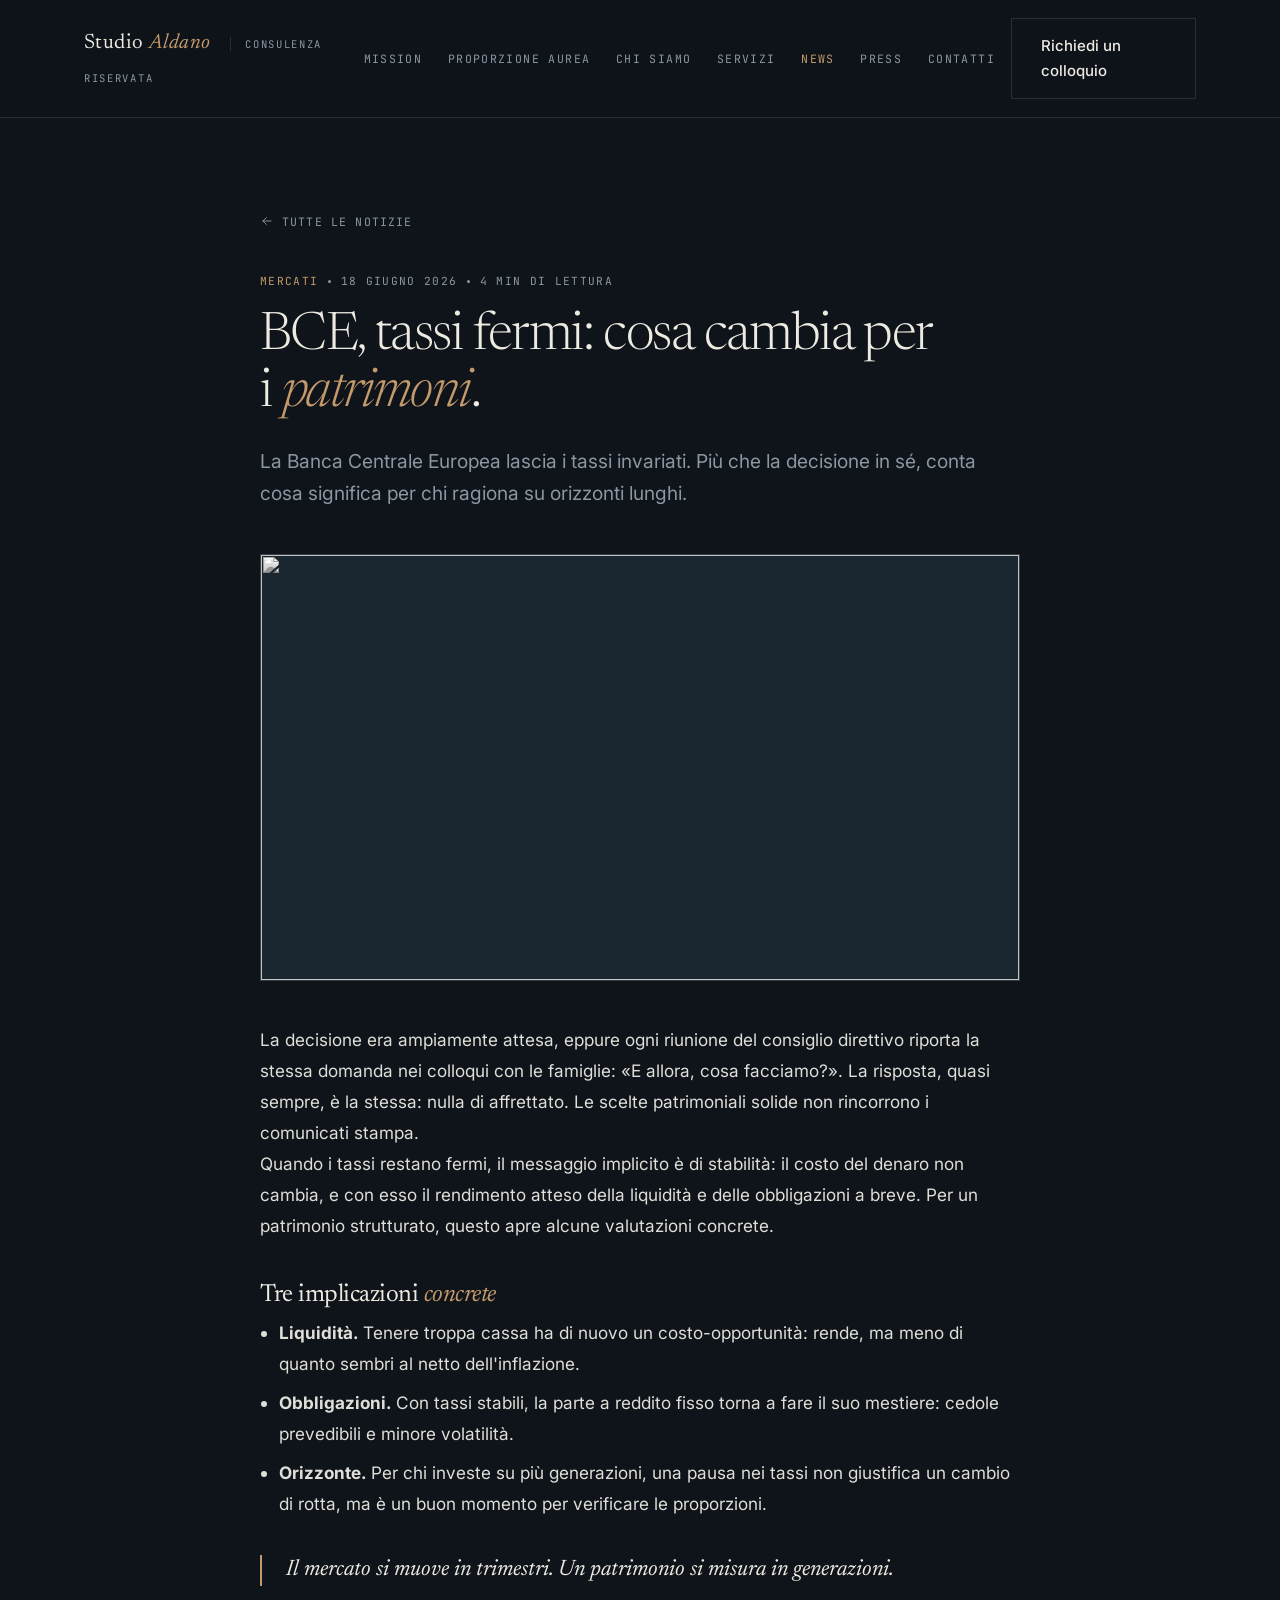
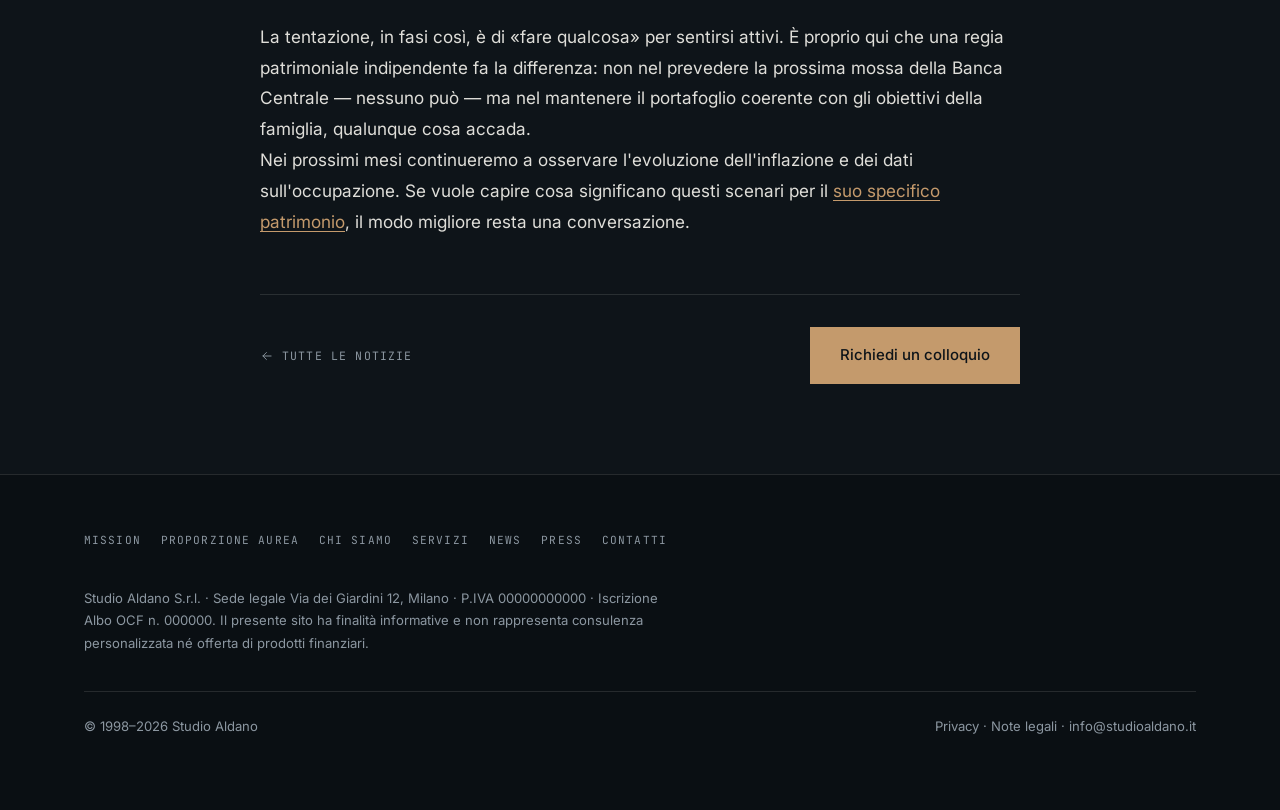
==== articolo.html @ 7a975cfb "feat: home interattiva, pagina Proporzione aurea, sezione News e menu mobile - Home: 4 isole React b" ====
<!DOCTYPE html>
<html lang="it">
<head>
  <meta charset="UTF-8">
  <meta name="viewport" content="width=device-width, initial-scale=1.0">
  <title>BCE, tassi fermi: cosa cambia per i patrimoni — Studio Aldano</title>
  <meta name="description" content="La Banca Centrale lascia i tassi invariati: implicazioni per liquidità, obbligazioni e allocazione di lungo periodo.">
  <link rel="preconnect" href="https://fonts.googleapis.com">
  <link rel="preconnect" href="https://fonts.gstatic.com" crossorigin>
  <link href="https://fonts.googleapis.com/css2?family=Newsreader:ital,opsz,wght@0,6..72,300;0,6..72,400;0,6..72,500;1,6..72,300;1,6..72,400&family=Inter:wght@400;500;600&family=JetBrains+Mono:wght@400;500&display=swap" rel="stylesheet">
  <link rel="stylesheet" href="assets/site.css">
</head>
<body>
  <div class="progress" id="progress" aria-hidden="true"></div>

  <header class="site-header">
    <div class="wrap site-header__inner">
      <div>
        <a class="brand" href="private-banker.html">Studio <span>Aldano</span></a>
        <span class="badge-riservato">Consulenza riservata</span>
      </div>
      <button class="nav-toggle" type="button" aria-label="Menu" aria-expanded="false" aria-controls="site-nav">
        <span></span><span></span><span></span>
      </button>
      <nav class="site-nav" id="site-nav" aria-label="Navigazione principale">
        <a href="mission.html">Mission</a>
        <a href="proporzione-aurea.html">Proporzione aurea</a>
        <a href="chi-siamo.html">Chi siamo</a>
        <a href="servizi.html">Servizi</a>
        <a href="news.html" aria-current="page">News</a>
        <a href="press.html">Press</a>
        <a href="contatti.html">Contatti</a>
      </nav>
      <a class="btn btn--ghost" href="contatti.html">Richiedi un colloquio</a>
    </div>
  </header>

  <main>
    <section class="section">
      <div class="wrap">
        <article class="article reveal">
          <a class="article__back" href="news.html">
            <svg width="14" height="14" viewBox="0 0 24 24" fill="none" aria-hidden="true"><path d="M19 12H5M11 18l-6-6 6-6" stroke="currentColor" stroke-width="1.6" stroke-linecap="round" stroke-linejoin="round"/></svg>
            Tutte le notizie
          </a>

          <div class="article__meta">
            <span class="cat">Mercati</span><span class="dot"></span>
            <span class="date">18 giugno 2026</span><span class="dot"></span>
            <span>4 min di lettura</span>
          </div>

          <h1>BCE, tassi fermi: cosa cambia per i <em>patrimoni</em>.</h1>
          <p class="article__lead">La Banca Centrale Europea lascia i tassi invariati. Più che la decisione in sé, conta cosa significa per chi ragiona su orizzonti lunghi.</p>

          <div class="article__cover">
            <img src="https://picsum.photos/seed/aldano-bce/1200/675" alt="" loading="lazy">
          </div>

          <div class="prose">
            <p>La decisione era ampiamente attesa, eppure ogni riunione del consiglio direttivo riporta la stessa domanda nei colloqui con le famiglie: «E allora, cosa facciamo?». La risposta, quasi sempre, è la stessa: nulla di affrettato. Le scelte patrimoniali solide non rincorrono i comunicati stampa.</p>

            <p>Quando i tassi restano fermi, il messaggio implicito è di stabilità: il costo del denaro non cambia, e con esso il rendimento atteso della liquidità e delle obbligazioni a breve. Per un patrimonio strutturato, questo apre alcune valutazioni concrete.</p>

            <h2>Tre implicazioni <em>concrete</em></h2>
            <ul>
              <li><strong>Liquidità.</strong> Tenere troppa cassa ha di nuovo un costo-opportunità: rende, ma meno di quanto sembri al netto dell'inflazione.</li>
              <li><strong>Obbligazioni.</strong> Con tassi stabili, la parte a reddito fisso torna a fare il suo mestiere: cedole prevedibili e minore volatilità.</li>
              <li><strong>Orizzonte.</strong> Per chi investe su più generazioni, una pausa nei tassi non giustifica un cambio di rotta, ma è un buon momento per verificare le proporzioni.</li>
            </ul>

            <blockquote>Il mercato si muove in trimestri. Un patrimonio si misura in generazioni.</blockquote>

            <p>La tentazione, in fasi così, è di «fare qualcosa» per sentirsi attivi. È proprio qui che una regia patrimoniale indipendente fa la differenza: non nel prevedere la prossima mossa della Banca Centrale — nessuno può — ma nel mantenere il portafoglio coerente con gli obiettivi della famiglia, qualunque cosa accada.</p>

            <p>Nei prossimi mesi continueremo a osservare l'evoluzione dell'inflazione e dei dati sull'occupazione. Se vuole capire cosa significano questi scenari per il <a href="servizi.html">suo specifico patrimonio</a>, il modo migliore resta una conversazione.</p>
          </div>

          <div class="article__foot">
            <a class="article__back" href="news.html">
              <svg width="14" height="14" viewBox="0 0 24 24" fill="none" aria-hidden="true"><path d="M19 12H5M11 18l-6-6 6-6" stroke="currentColor" stroke-width="1.6" stroke-linecap="round" stroke-linejoin="round"/></svg>
              Tutte le notizie
            </a>
            <a class="btn" href="contatti.html">Richiedi un colloquio</a>
          </div>
        </article>
      </div>
    </section>
  </main>

  <footer class="site-footer">
    <div class="wrap">
      <nav aria-label="Navigazione secondaria">
        <a href="mission.html">Mission</a>
        <a href="proporzione-aurea.html">Proporzione aurea</a>
        <a href="chi-siamo.html">Chi siamo</a>
        <a href="servizi.html">Servizi</a>
        <a href="news.html">News</a>
        <a href="press.html">Press</a>
        <a href="contatti.html">Contatti</a>
      </nav>
      <p class="legal">Studio Aldano S.r.l. · Sede legale Via dei Giardini 12, Milano · P.IVA 00000000000 · Iscrizione Albo OCF n. 000000. Il presente sito ha finalità informative e non rappresenta consulenza personalizzata né offerta di prodotti finanziari.</p>
      <div class="row">
        <span>© 1998–2026 Studio Aldano</span>
        <span>Privacy · Note legali · info@studioaldano.it</span>
      </div>
    </div>
  </footer>

  <script src="assets/site.js"></script>
</body>
</html>
---- assets/site.css ----
/* ============================================================
   Studio Aldano — base condivisa (pagine interne)
   Stessa direzione dark-editoriale della homepage.
   ============================================================ */
:root {
  --ink:      #0E1419;
  --ink-2:    #141D24;
  --ink-3:    #1B2730;
  --paper:    #F3EFE7;
  --paper-dim:#E7E1D4;
  --bone:     #EDEAE2;
  --smoke:    #8C97A1;
  --brass:    #C49A6C;
  --brass-dim:#8A6F4E;
  --bordeaux: #B24A43;
  --line:     rgba(237, 234, 226, 0.12);
  --line-ink: rgba(14, 20, 25, 0.14);

  --serif: "Newsreader", Georgia, serif;
  --sans:  "Inter", system-ui, sans-serif;
  --mono:  "JetBrains Mono", monospace;

  --measure: 62ch;
  --gutter: clamp(1.25rem, 5vw, 6rem);
}

*, *::before, *::after { box-sizing: border-box; }
html { scroll-behavior: smooth; }

body {
  margin: 0;
  background: var(--ink);
  color: var(--bone);
  font-family: var(--sans);
  font-size: clamp(1rem, 0.95rem + 0.3vw, 1.0625rem);
  line-height: 1.65;
  -webkit-font-smoothing: antialiased;
}

h1, h2, h3 {
  font-family: var(--serif);
  font-weight: 400;
  letter-spacing: -0.02em;
  line-height: 1.08;
  margin: 0;
}
a { color: inherit; }
:focus-visible { outline: 2px solid var(--brass); outline-offset: 3px; }
img { max-width: 100%; display: block; }

.wrap {
  max-width: 1240px;
  margin-inline: auto;
  padding-inline: var(--gutter);
}

.eyebrow {
  font-family: var(--mono);
  font-size: 0.72rem;
  letter-spacing: 0.22em;
  text-transform: uppercase;
  color: var(--brass);
  margin: 0 0 1.5rem;
  display: inline-flex;
  align-items: center;
  gap: 0.7rem;
}
.eyebrow::before { content: ""; width: 1.8rem; height: 1px; background: var(--brass); }

/* Buttons */
.btn {
  display: inline-block;
  font-family: var(--sans);
  font-size: 0.9375rem;
  font-weight: 500;
  padding: 0.95rem 1.8rem;
  border: 1px solid var(--brass);
  background: var(--brass);
  color: var(--ink);
  text-decoration: none;
  transition: background .3s ease, color .3s ease, transform .25s ease;
}
.btn:hover { background: transparent; color: var(--brass); }
.btn:active { transform: translateY(1px); }
.btn--ghost { background: transparent; color: var(--bone); border-color: var(--line); }
.btn--ghost:hover { border-color: var(--brass); color: var(--brass); }

/* Progress bar */
.progress {
  position: fixed; top: 0; left: 0; right: 0;
  height: 2px; background: var(--brass);
  transform: scaleX(var(--p, 0)); transform-origin: left; z-index: 20;
}

/* Header */
.site-header {
  position: sticky; top: 0; z-index: 10;
  background: color-mix(in srgb, var(--ink) 82%, transparent);
  backdrop-filter: blur(10px);
  border-bottom: 1px solid var(--line);
}
.site-header__inner {
  display: flex; align-items: center; justify-content: space-between;
  gap: 1rem; padding-block: 1.1rem;
}
.brand { font-family: var(--serif); font-size: 1.3rem; letter-spacing: 0.02em; text-decoration: none; }
.brand span { color: var(--brass); font-style: italic; }
.badge-riservato {
  font-family: var(--mono); font-size: 0.66rem; letter-spacing: 0.16em;
  text-transform: uppercase; color: var(--smoke);
  margin-left: 0.9rem; padding-left: 0.9rem; border-left: 1px solid var(--line);
}
@media (max-width: 640px) { .badge-riservato { display: none; } }
.site-nav { display: flex; gap: clamp(1rem, 2vw, 2.2rem); }
.site-nav a {
  font-family: var(--mono); font-size: 0.72rem; letter-spacing: 0.12em;
  text-transform: uppercase; color: var(--smoke); text-decoration: none;
  transition: color .2s ease; white-space: nowrap;
}
.site-nav a:hover, .site-nav a[aria-current="page"] { color: var(--brass); }

/* Toggle menu mobile */
.nav-toggle { display: none; }
@media (max-width: 1080px) {
  .nav-toggle {
    display: inline-flex; flex-direction: column; justify-content: center; gap: 5px;
    width: 44px; height: 44px; padding: 11px; background: transparent;
    border: 1px solid var(--line); cursor: pointer;
  }
  .nav-toggle span { display: block; height: 1.5px; width: 100%; background: var(--bone); transition: transform .3s ease, opacity .2s ease; }
  .site-header.nav-open .nav-toggle span:nth-child(1) { transform: translateY(6.5px) rotate(45deg); }
  .site-header.nav-open .nav-toggle span:nth-child(2) { opacity: 0; }
  .site-header.nav-open .nav-toggle span:nth-child(3) { transform: translateY(-6.5px) rotate(-45deg); }
  .site-header .site-header__inner > .btn--ghost { display: none; }
  .site-nav {
    position: absolute; top: 100%; left: 0; right: 0;
    display: flex; flex-direction: column; gap: 0;
    background: color-mix(in srgb, var(--ink) 96%, transparent); backdrop-filter: blur(12px);
    border-bottom: 1px solid var(--line);
    padding: 0.25rem var(--gutter) 1.25rem;
    transform: translateY(-10px); opacity: 0; pointer-events: none;
    transition: opacity .28s ease, transform .28s ease;
  }
  .site-header.nav-open .site-nav { transform: none; opacity: 1; pointer-events: auto; }
  .site-nav a { padding: 1rem 0; font-size: 0.78rem; border-bottom: 1px solid var(--line); }
  .site-nav a:last-child { border-bottom: 0; }
}

/* Page hero */
.page-hero {
  position: relative; overflow: hidden;
  padding-block: clamp(4.5rem, 12vh, 8.5rem) clamp(2.5rem, 6vh, 4.5rem);
  background:
    radial-gradient(120% 90% at 92% -20%, color-mix(in srgb, var(--brass) 14%, transparent), transparent 55%),
    radial-gradient(80% 60% at 0% 120%, color-mix(in srgb, var(--ink-3) 60%, transparent), transparent 60%);
  border-bottom: 1px solid var(--line);
}
.page-hero h1 {
  font-size: clamp(2.4rem, 5.5vw, 4.4rem);
  font-weight: 300; max-width: 16ch; letter-spacing: -0.03em;
}
.page-hero h1 em { font-style: italic; font-weight: 400; color: var(--brass); }
.lead { font-size: 1.2rem; color: var(--smoke); max-width: 54ch; margin-top: 1.75rem; }

/* Sections */
.section { padding-block: clamp(4rem, 10vh, 7rem); }
.section + .section { border-top: 1px solid var(--line); }
.section-head { max-width: var(--measure); margin-bottom: 3rem; }
.section-head h2 { font-size: clamp(1.8rem, 4vw, 3rem); font-weight: 300; }
.section-head h2 em { font-style: italic; color: var(--brass); }
.section-head p { color: var(--smoke); margin-top: 1rem; }

/* Reusable grid + cards */
.grid { display: grid; gap: 1px; background: var(--line); border: 1px solid var(--line); }
.grid.cols-2 { grid-template-columns: repeat(auto-fit, minmax(300px, 1fr)); }
.grid.cols-3 { grid-template-columns: repeat(auto-fit, minmax(260px, 1fr)); }
.cell { background: var(--ink); padding: 2.25rem 2rem; }
.cell .num { font-family: var(--mono); font-size: 0.72rem; color: var(--brass); letter-spacing: 0.1em; }
.cell h3 { font-size: 1.45rem; margin: 0.8rem 0 0.6rem; }
.cell p { color: var(--smoke); font-size: 0.95rem; margin: 0; }
.cell ul { color: var(--smoke); font-size: 0.92rem; margin: 0.8rem 0 0; padding-left: 1.1rem; }
.cell li { margin: 0.35rem 0; }

/* Numbered editorial list */
.list { list-style: none; margin: 0; padding: 0; max-width: 72ch; counter-reset: item; }
.list li {
  position: relative; padding: 1.6rem 0 1.6rem 3.5rem;
  border-top: 1px solid var(--line); font-size: 1.05rem;
}
.list li:last-child { border-bottom: 1px solid var(--line); }
.list li::before {
  counter-increment: item; content: counter(item, decimal-leading-zero);
  position: absolute; left: 0; top: 1.7rem;
  font-family: var(--mono); font-size: 0.78rem; color: var(--brass);
}
.list strong { display: block; font-weight: 500; color: var(--bone); font-size: 1.15rem; }
.list span { color: var(--smoke); }

/* Stats */
.stats { display: grid; grid-template-columns: repeat(auto-fit, minmax(180px, 1fr)); gap: 2.5rem 3rem; }
.stat .figure { font-family: var(--mono); font-variant-numeric: tabular-nums; font-size: clamp(2.4rem, 5vw, 3.4rem); font-weight: 500; letter-spacing: -0.03em; color: var(--brass); line-height: 1; }
.stat .label { font-size: 0.9rem; color: var(--smoke); margin-top: 0.6rem; max-width: 22ch; }

/* Team / avatar cards */
.people { display: grid; grid-template-columns: repeat(auto-fit, minmax(220px, 1fr)); gap: 1.5rem; }
.person { background: var(--ink-2); border: 1px solid var(--line); padding: 1.5rem; }
.person img { width: 64px; height: 64px; border-radius: 50%; object-fit: cover; border: 1px solid color-mix(in srgb, var(--brass) 60%, transparent); margin-bottom: 1rem; }
.person strong { display: block; font-size: 1.1rem; }
.person .role { font-family: var(--mono); font-size: 0.68rem; letter-spacing: 0.08em; text-transform: uppercase; color: var(--brass); margin-top: 0.2rem; }
.person p { color: var(--smoke); font-size: 0.9rem; margin: 0.8rem 0 0; }

/* Press list */
.press-item {
  display: grid; grid-template-columns: 7rem 1fr auto; gap: 1.5rem; align-items: baseline;
  padding: 1.6rem 0; border-top: 1px solid var(--line);
}
.press-item:last-child { border-bottom: 1px solid var(--line); }
.press-item .date, .press-item .outlet { font-family: var(--mono); font-size: 0.72rem; letter-spacing: 0.08em; text-transform: uppercase; color: var(--smoke); }
.press-item .title { font-family: var(--serif); font-size: 1.2rem; color: var(--bone); }
@media (max-width: 640px) { .press-item { grid-template-columns: 1fr; gap: 0.3rem; } }

/* Contact */
.contact-grid { display: grid; grid-template-columns: 1.2fr 0.8fr; gap: clamp(2rem, 6vw, 5rem); align-items: start; }
@media (max-width: 760px) { .contact-grid { grid-template-columns: 1fr; } }
.form-field { margin-bottom: 1.75rem; }
.form-field label { display: block; font-family: var(--mono); font-size: 0.68rem; letter-spacing: 0.12em; text-transform: uppercase; color: var(--smoke); margin-bottom: 0.5rem; }
.form-field input, .form-field textarea {
  width: 100%; background: transparent; border: none; border-bottom: 1px solid var(--line);
  color: var(--bone); font-family: var(--sans); font-size: 1.05rem; padding: 0.65rem 0;
  transition: border-color .2s ease;
}
.form-field input:focus, .form-field textarea:focus { outline: none; border-bottom-color: var(--brass); }
.contact-detail { margin-bottom: 1.5rem; }
.contact-detail .k { font-family: var(--mono); font-size: 0.68rem; letter-spacing: 0.12em; text-transform: uppercase; color: var(--brass); }
.contact-detail .v { color: var(--bone); margin-top: 0.25rem; }

/* Footer */
.site-footer { background: #0A0F13; color: var(--smoke); font-size: 0.82rem; padding-block: 3.5rem 4.5rem; border-top: 1px solid var(--line); }
.site-footer .wrap { display: grid; gap: 1.5rem; }
.site-footer .legal { max-width: 72ch; line-height: 1.7; }
.site-footer .row { display: flex; flex-wrap: wrap; justify-content: space-between; gap: 1rem; border-top: 1px solid var(--line); padding-top: 1.5rem; }
.site-footer nav { display: flex; flex-wrap: wrap; gap: 1.25rem; }
.site-footer nav a { font-family: var(--mono); font-size: 0.7rem; letter-spacing: 0.1em; text-transform: uppercase; text-decoration: none; color: var(--smoke); }
.site-footer nav a:hover { color: var(--brass); }

/* Reveal animation */
.reveal { opacity: 0; transform: translateY(20px); transition: opacity .9s cubic-bezier(.22,1,.36,1), transform .9s cubic-bezier(.22,1,.36,1); }
.reveal.is-visible { opacity: 1; transform: none; }

@media (prefers-reduced-motion: reduce) {
  html { scroll-behavior: auto; }
  .reveal { opacity: 1 !important; transform: none !important; transition: none !important; }
  .news-card, .news-card__media img, .news-card__more svg { transition: none !important; }
}

/* ===== News / blog (listing) ===== */
.news-grid { display: grid; grid-template-columns: repeat(auto-fill, minmax(320px, 1fr)); gap: clamp(1.5rem, 3vw, 2.25rem); }
.news-card {
  position: relative; display: flex; flex-direction: column;
  background: var(--ink-2); border: 1px solid var(--line);
  text-decoration: none; color: inherit; overflow: hidden;
  transition: border-color .35s ease, transform .35s cubic-bezier(.22,1,.36,1);
}
.news-card:hover { border-color: color-mix(in srgb, var(--brass) 55%, transparent); transform: translateY(-5px); }
.news-card:focus-visible { outline: 2px solid var(--brass); outline-offset: 3px; }
.news-card__media { aspect-ratio: 16 / 10; overflow: hidden; background: var(--ink-3); }
.news-card__media img { width: 100%; height: 100%; object-fit: cover; filter: grayscale(1) contrast(1.05); transition: transform .6s cubic-bezier(.22,1,.36,1), filter .5s ease; }
.news-card:hover .news-card__media img { transform: scale(1.06); filter: grayscale(0.15) contrast(1.05); }
.news-card__body { padding: 1.5rem 1.5rem 1.6rem; display: flex; flex-direction: column; flex: 1; }
.news-card__meta { font-family: var(--mono); font-size: 0.66rem; letter-spacing: 0.1em; text-transform: uppercase; margin-bottom: 0.85rem; display: flex; gap: 0.6rem; align-items: center; }
.news-card__meta .cat { color: var(--brass); }
.news-card__meta .date { color: var(--smoke); }
.news-card__meta .dot { width: 3px; height: 3px; border-radius: 50%; background: var(--smoke); }
.news-card h3 { font-size: 1.3rem; line-height: 1.22; margin: 0 0 0.7rem; }
.news-card__excerpt { color: var(--smoke); font-size: 0.93rem; margin: 0 0 1.3rem; display: -webkit-box; -webkit-line-clamp: 2; line-clamp: 2; -webkit-box-orient: vertical; overflow: hidden; }
.news-card__more { margin-top: auto; font-family: var(--mono); font-size: 0.72rem; letter-spacing: 0.1em; text-transform: uppercase; color: var(--brass); display: inline-flex; align-items: center; gap: 0.5rem; }
.news-card__more svg { transition: transform .3s ease; }
.news-card:hover .news-card__more svg { transform: translateX(4px); }

/* ===== Article (template singolo) ===== */
.article { max-width: 760px; margin-inline: auto; }
.article__back { font-family: var(--mono); font-size: 0.72rem; letter-spacing: 0.1em; text-transform: uppercase; color: var(--smoke); text-decoration: none; display: inline-flex; gap: 0.5rem; align-items: center; }
.article__back:hover { color: var(--brass); }
.article__meta { font-family: var(--mono); font-size: 0.7rem; letter-spacing: 0.12em; text-transform: uppercase; color: var(--smoke); margin: 2.25rem 0 1.1rem; display: flex; flex-wrap: wrap; gap: 0.6rem; align-items: center; }
.article__meta .cat { color: var(--brass); }
.article__meta .dot { width: 3px; height: 3px; border-radius: 50%; background: var(--smoke); }
.article h1 { font-size: clamp(2rem, 5vw, 3.3rem); font-weight: 300; letter-spacing: -0.03em; max-width: 22ch; }
.article h1 em { font-style: italic; color: var(--brass); }
.article__lead { font-size: 1.2rem; color: var(--smoke); margin-top: 1.5rem; max-width: 60ch; }
.article__cover { margin: 2.75rem 0; aspect-ratio: 16 / 9; overflow: hidden; border: 1px solid var(--line); background: var(--ink-3); }
.article__cover img { width: 100%; height: 100%; object-fit: cover; filter: grayscale(1) contrast(1.05); }
.prose { font-size: 1.075rem; line-height: 1.8; }
.prose > * + * { margin-top: 1.4rem; }
.prose p { color: color-mix(in srgb, var(--bone) 86%, var(--smoke)); margin: 0; }
.prose h2 { font-size: 1.55rem; font-weight: 400; margin-top: 2.6rem; }
.prose h2 em { font-style: italic; color: var(--brass); }
.prose blockquote { margin: 2.2rem 0; padding-left: 1.5rem; border-left: 2px solid var(--brass); font-family: var(--serif); font-style: italic; font-size: 1.4rem; line-height: 1.4; color: var(--bone); }
.prose ul { padding-left: 1.2rem; color: color-mix(in srgb, var(--bone) 86%, var(--smoke)); margin: 0; }
.prose li { margin: 0.5rem 0; }
.prose a { color: var(--brass); text-underline-offset: 3px; }
.article__foot { margin-top: 3.5rem; padding-top: 2rem; border-top: 1px solid var(--line); display: flex; flex-wrap: wrap; gap: 1.2rem; align-items: center; justify-content: space-between; }
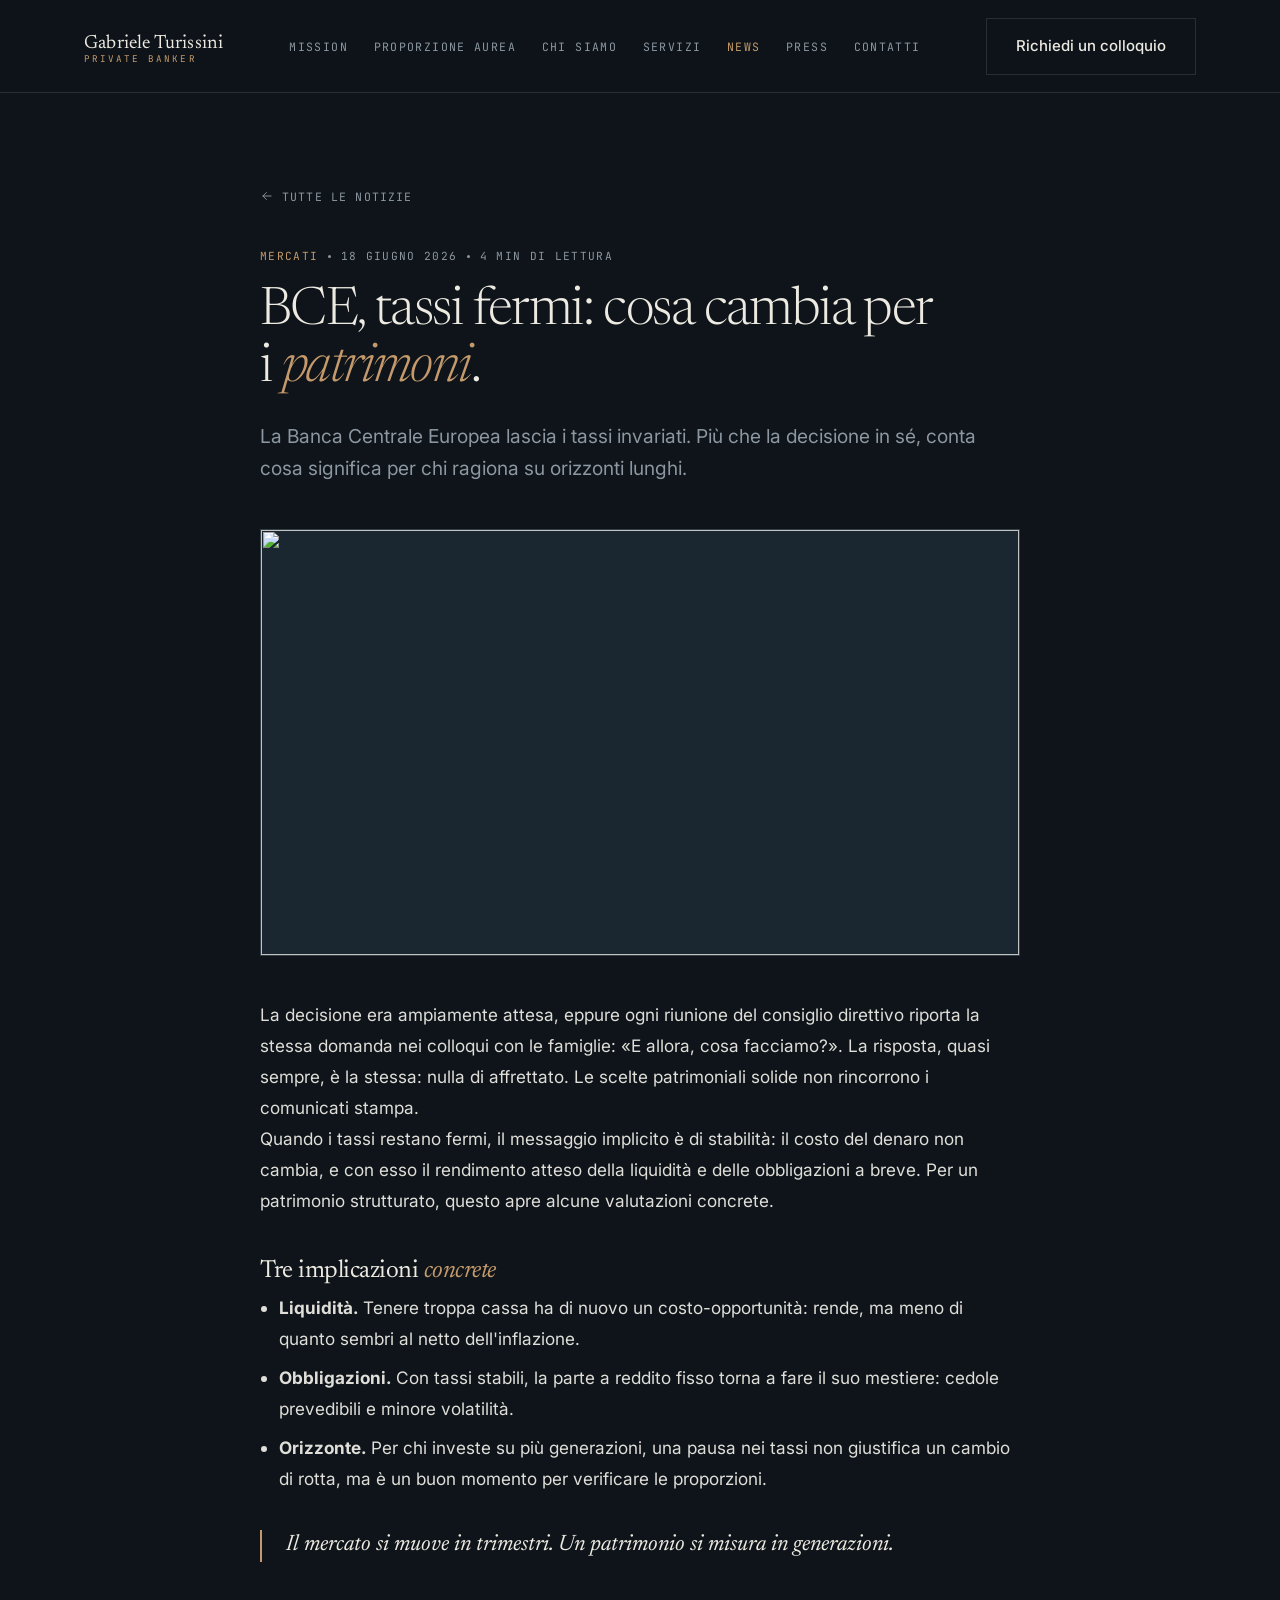
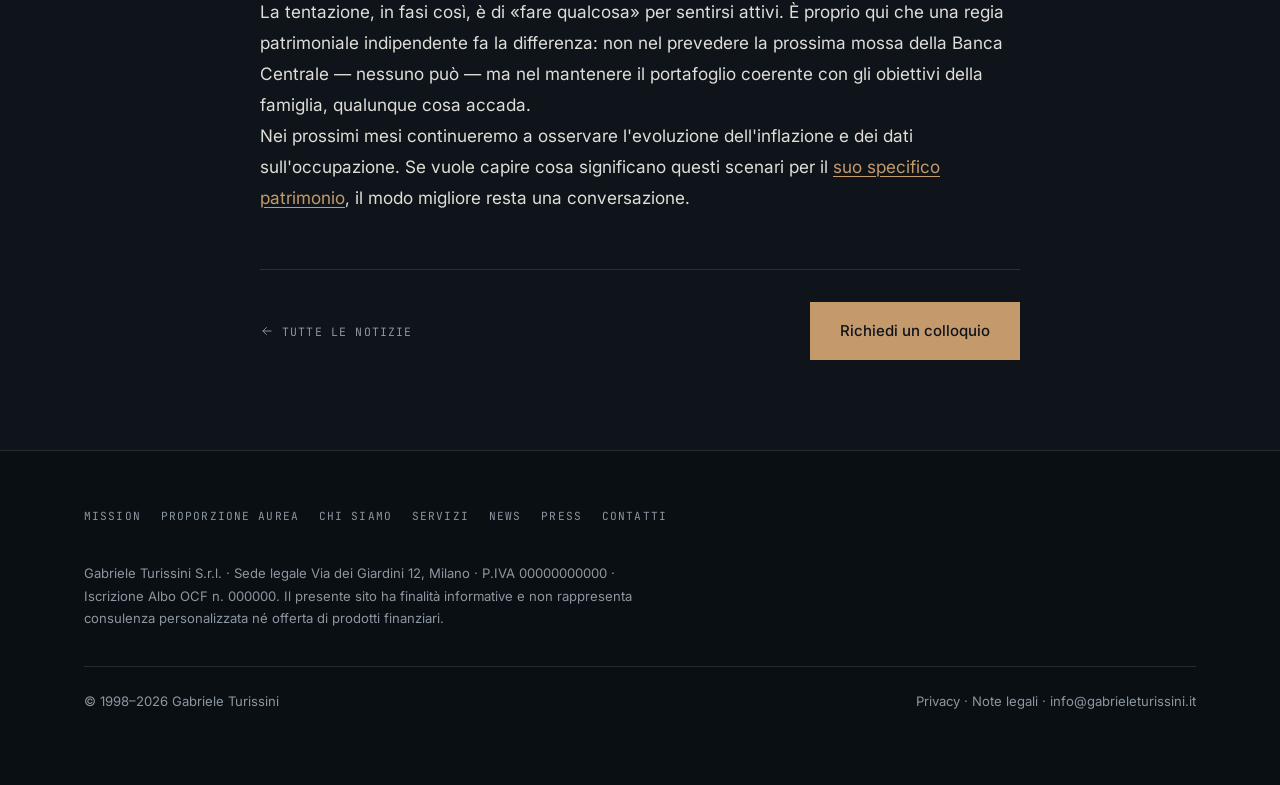
==== commit d40bb519: "feat: rebrand a Gabriele Turissini, pagine servizio, immagini finanza e mosaico - Rebrand globale: S" ====
--- a/articolo.html
+++ b/articolo.html
@@ -3,7 +3,7 @@
 <head>
   <meta charset="UTF-8">
   <meta name="viewport" content="width=device-width, initial-scale=1.0">
-  <title>BCE, tassi fermi: cosa cambia per i patrimoni — Studio Aldano</title>
+  <title>BCE, tassi fermi: cosa cambia per i patrimoni — Gabriele Turissini</title>
   <meta name="description" content="La Banca Centrale lascia i tassi invariati: implicazioni per liquidità, obbligazioni e allocazione di lungo periodo.">
   <link rel="preconnect" href="https://fonts.googleapis.com">
   <link rel="preconnect" href="https://fonts.gstatic.com" crossorigin>
@@ -16,8 +16,8 @@
   <header class="site-header">
     <div class="wrap site-header__inner">
       <div>
-        <a class="brand" href="private-banker.html">Studio <span>Aldano</span></a>
-        <span class="badge-riservato">Consulenza riservata</span>
+        <a class="brand" href="private-banker.html"><span class="brand__name">Gabriele Turissini</span><span class="brand__role">Private banker</span></a>
+        
       </div>
       <button class="nav-toggle" type="button" aria-label="Menu" aria-expanded="false" aria-controls="site-nav">
         <span></span><span></span><span></span>
@@ -54,7 +54,7 @@
           <p class="article__lead">La Banca Centrale Europea lascia i tassi invariati. Più che la decisione in sé, conta cosa significa per chi ragiona su orizzonti lunghi.</p>
 
           <div class="article__cover">
-            <img src="https://picsum.photos/seed/aldano-bce/1200/675" alt="" loading="lazy">
+            <img src="https://images.unsplash.com/photo-1554224155-6726b3ff858f?w=1200&h=675&fit=crop&q=80" alt="" loading="lazy">
           </div>
 
           <div class="prose">
@@ -99,10 +99,10 @@
         <a href="press.html">Press</a>
         <a href="contatti.html">Contatti</a>
       </nav>
-      <p class="legal">Studio Aldano S.r.l. · Sede legale Via dei Giardini 12, Milano · P.IVA 00000000000 · Iscrizione Albo OCF n. 000000. Il presente sito ha finalità informative e non rappresenta consulenza personalizzata né offerta di prodotti finanziari.</p>
+      <p class="legal">Gabriele Turissini S.r.l. · Sede legale Via dei Giardini 12, Milano · P.IVA 00000000000 · Iscrizione Albo OCF n. 000000. Il presente sito ha finalità informative e non rappresenta consulenza personalizzata né offerta di prodotti finanziari.</p>
       <div class="row">
-        <span>© 1998–2026 Studio Aldano</span>
-        <span>Privacy · Note legali · info@studioaldano.it</span>
+        <span>© 1998–2026 Gabriele Turissini</span>
+        <span>Privacy · Note legali · info@gabrieleturissini.it</span>
       </div>
     </div>
   </footer>
--- a/assets/site.css
+++ b/assets/site.css
@@ -103,8 +103,9 @@
   display: flex; align-items: center; justify-content: space-between;
   gap: 1rem; padding-block: 1.1rem;
 }
-.brand { font-family: var(--serif); font-size: 1.3rem; letter-spacing: 0.02em; text-decoration: none; }
-.brand span { color: var(--brass); font-style: italic; }
+.brand { display: inline-flex; flex-direction: column; gap: 0.12rem; line-height: 1; text-decoration: none; }
+.brand__name { font-family: var(--serif); font-size: 1.2rem; letter-spacing: 0.01em; color: var(--bone); }
+.brand__role { font-family: var(--mono); font-size: 0.58rem; letter-spacing: 0.22em; text-transform: uppercase; color: var(--brass); }
 .badge-riservato {
   font-family: var(--mono); font-size: 0.66rem; letter-spacing: 0.16em;
   text-transform: uppercase; color: var(--smoke);
@@ -154,7 +155,13 @@
     radial-gradient(120% 90% at 92% -20%, color-mix(in srgb, var(--brass) 14%, transparent), transparent 55%),
     radial-gradient(80% 60% at 0% 120%, color-mix(in srgb, var(--ink-3) 60%, transparent), transparent 60%);
   border-bottom: 1px solid var(--line);
-}
+  min-height: clamp(420px, 52vh, 640px);
+  display: flex; align-items: center;
+}
+.page-hero__bg { position: absolute; inset: 0; z-index: 0; }
+.page-hero__bg img { width: 100%; height: 100%; object-fit: cover; filter: contrast(1.03) saturate(1.06); }
+.page-hero::after { content: ""; position: absolute; inset: 0; z-index: 0; background: linear-gradient(90deg, rgba(14,20,25,0.9) 0%, rgba(14,20,25,0.6) 52%, rgba(14,20,25,0.28) 100%); }
+.page-hero > .wrap { position: relative; z-index: 1; width: 100%; }
 .page-hero h1 {
   font-size: clamp(2.4rem, 5.5vw, 4.4rem);
   font-weight: 300; max-width: 16ch; letter-spacing: -0.03em;
@@ -264,8 +271,8 @@
 .news-card:hover { border-color: color-mix(in srgb, var(--brass) 55%, transparent); transform: translateY(-5px); }
 .news-card:focus-visible { outline: 2px solid var(--brass); outline-offset: 3px; }
 .news-card__media { aspect-ratio: 16 / 10; overflow: hidden; background: var(--ink-3); }
-.news-card__media img { width: 100%; height: 100%; object-fit: cover; filter: grayscale(1) contrast(1.05); transition: transform .6s cubic-bezier(.22,1,.36,1), filter .5s ease; }
-.news-card:hover .news-card__media img { transform: scale(1.06); filter: grayscale(0.15) contrast(1.05); }
+.news-card__media img { width: 100%; height: 100%; object-fit: cover; filter: contrast(1.03) saturate(1.06); transition: transform .6s cubic-bezier(.22,1,.36,1), filter .5s ease; }
+.news-card:hover .news-card__media img { transform: scale(1.06); filter: contrast(1.05) saturate(1.1); }
 .news-card__body { padding: 1.5rem 1.5rem 1.6rem; display: flex; flex-direction: column; flex: 1; }
 .news-card__meta { font-family: var(--mono); font-size: 0.66rem; letter-spacing: 0.1em; text-transform: uppercase; margin-bottom: 0.85rem; display: flex; gap: 0.6rem; align-items: center; }
 .news-card__meta .cat { color: var(--brass); }
@@ -288,7 +295,7 @@
 .article h1 em { font-style: italic; color: var(--brass); }
 .article__lead { font-size: 1.2rem; color: var(--smoke); margin-top: 1.5rem; max-width: 60ch; }
 .article__cover { margin: 2.75rem 0; aspect-ratio: 16 / 9; overflow: hidden; border: 1px solid var(--line); background: var(--ink-3); }
-.article__cover img { width: 100%; height: 100%; object-fit: cover; filter: grayscale(1) contrast(1.05); }
+.article__cover img { width: 100%; height: 100%; object-fit: cover; filter: contrast(1.03) saturate(1.06); }
 .prose { font-size: 1.075rem; line-height: 1.8; }
 .prose > * + * { margin-top: 1.4rem; }
 .prose p { color: color-mix(in srgb, var(--bone) 86%, var(--smoke)); margin: 0; }
@@ -299,3 +306,52 @@
 .prose li { margin: 0.5rem 0; }
 .prose a { color: var(--brass); text-underline-offset: 3px; }
 .article__foot { margin-top: 3.5rem; padding-top: 2rem; border-top: 1px solid var(--line); display: flex; flex-wrap: wrap; gap: 1.2rem; align-items: center; justify-content: space-between; }
+
+/* ===== Schermi grandi e molto grandi: il contenuto riempie lo schermo ===== */
+@media (min-width: 1600px) {
+  :root { --gutter: clamp(3rem, 5vw, 7rem); }
+  .wrap { max-width: none; }            /* full-width, solo gutter laterale */
+  body { font-size: 1.075rem; }
+  .page-hero h1 { font-size: clamp(3rem, 4.6vw, 5.4rem); }
+  .section-head h2 { font-size: clamp(2.3rem, 3.4vw, 3.8rem); }
+  .lead { font-size: 1.3rem; max-width: 60ch; }
+  .section-head { max-width: 80ch; }
+}
+@media (min-width: 2000px) {
+  body { font-size: 1.15rem; }
+}
+@media (min-width: 2560px) {
+  body { font-size: 1.22rem; }
+  .lead { font-size: 1.45rem; }
+}
+
+/* ===== Immagini editoriali (split, fasce, card con foto) ===== */
+/* Split immagine + testo */
+.media-split { display: grid; grid-template-columns: 1fr 1fr; gap: clamp(2rem, 5vw, 4.5rem); align-items: center; }
+@media (max-width: 820px) { .media-split { grid-template-columns: 1fr; } .media-split__media { order: -1; } }
+.media-split--reverse .media-split__media { order: 2; }
+@media (max-width: 820px) { .media-split--reverse .media-split__media { order: -1; } }
+.media-split__media { position: relative; aspect-ratio: 4 / 3; overflow: hidden; border: 1px solid var(--line); background: var(--ink-3); }
+.media-split__media img { width: 100%; height: 100%; object-fit: cover; filter: contrast(1.03) saturate(1.06); transition: transform .8s cubic-bezier(.22,1,.36,1), filter .5s ease; }
+.media-split:hover .media-split__media img { transform: scale(1.04); filter: contrast(1.05) saturate(1.1); }
+.media-split__media figcaption { position: absolute; left: 0; bottom: 0; right: 0; padding: 0.9rem 1.1rem; font-family: var(--mono); font-size: 0.66rem; letter-spacing: 0.1em; text-transform: uppercase; color: var(--bone); background: linear-gradient(transparent, rgba(10,15,19,0.85)); }
+
+/* Fascia immagine full-width con testo in overlay */
+.image-band { position: relative; overflow: hidden; border-block: 1px solid var(--line); padding-block: clamp(4.5rem, 12vh, 8rem); }
+.image-band__bg { position: absolute; inset: 0; z-index: 0; }
+.image-band__bg img { width: 100%; height: 100%; object-fit: cover; filter: contrast(1.03) saturate(1.06); }
+.image-band::after { content: ""; position: absolute; inset: 0; z-index: 0; background: linear-gradient(90deg, rgba(14,20,25,0.86) 0%, rgba(14,20,25,0.45) 48%, rgba(14,20,25,0.08) 100%); }
+.image-band > .wrap { position: relative; z-index: 1; }
+.image-band h2 { font-size: clamp(1.9rem, 4.5vw, 3.2rem); font-weight: 300; max-width: 18ch; }
+.image-band h2 em { font-style: italic; color: var(--brass); }
+.image-band p { color: var(--bone); opacity: 0.9; margin-top: 1.2rem; max-width: 46ch; }
+
+/* Foto in cima alle card .cell (servizi) */
+.cell--media { padding-top: 0; overflow: hidden; }
+.cell__media { aspect-ratio: 16 / 10; overflow: hidden; margin: 0 -2rem 1.6rem; border-bottom: 1px solid var(--line); background: var(--ink-3); }
+.cell__media img { width: 100%; height: 100%; object-fit: cover; filter: contrast(1.03) saturate(1.06); transition: transform .6s cubic-bezier(.22,1,.36,1), filter .5s ease; }
+.cell--media:hover .cell__media img { transform: scale(1.05); filter: contrast(1.05) saturate(1.1); }
+
+@media (prefers-reduced-motion: reduce) {
+  .media-split__media img, .cell__media img { transition: none !important; }
+}
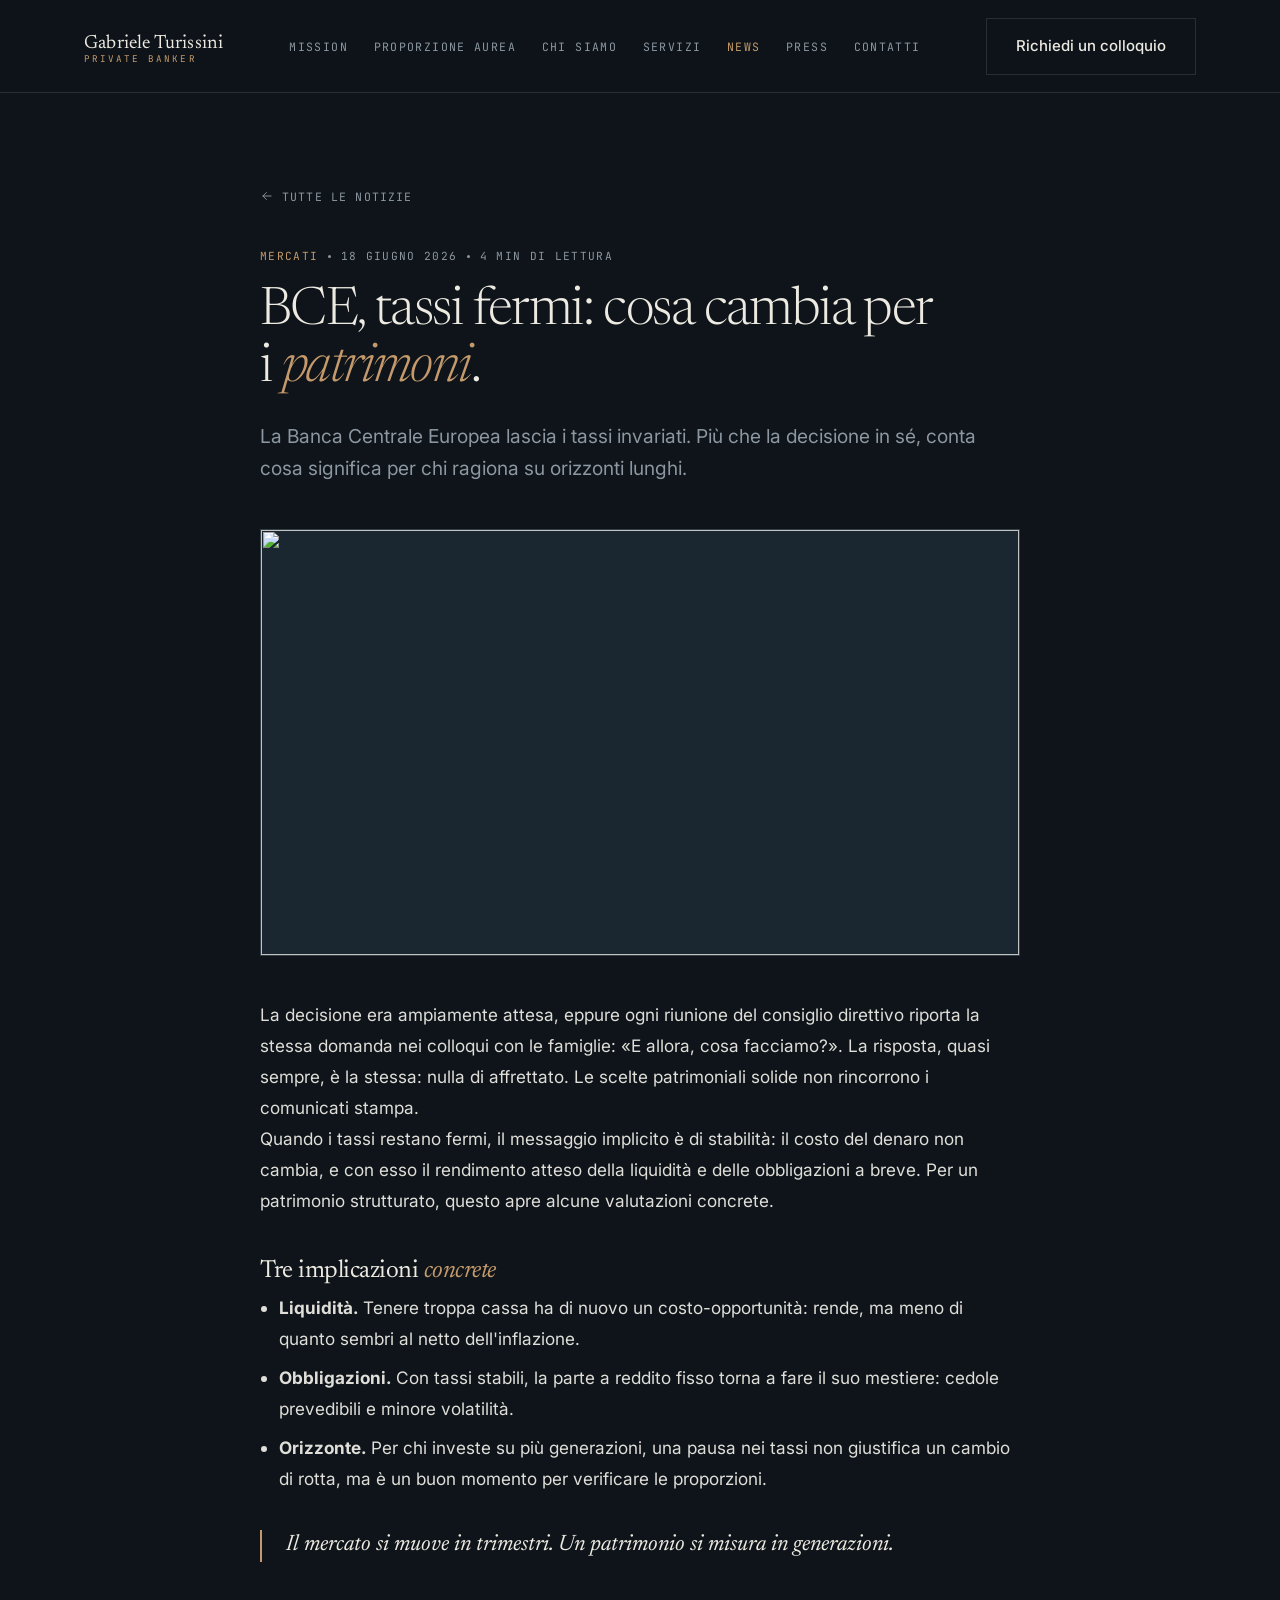
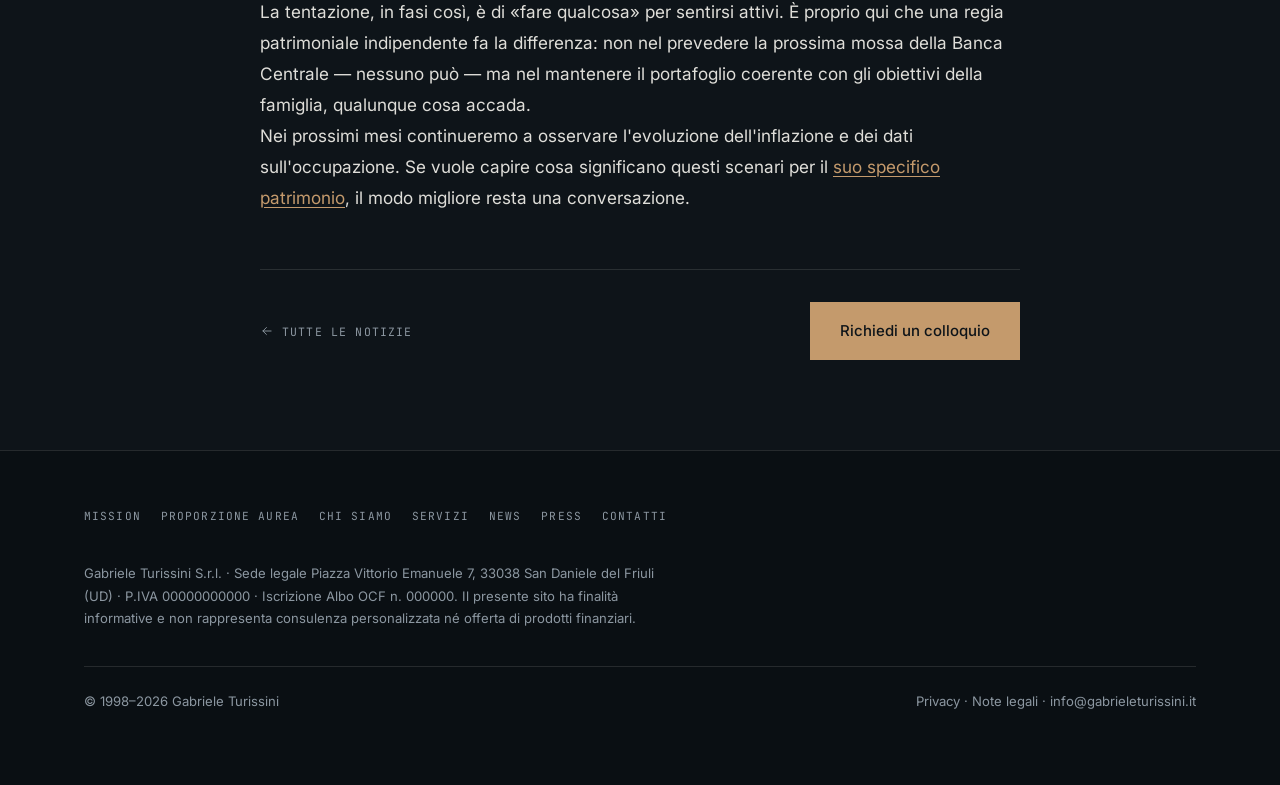
==== commit e5404683: "feat: indirizzo San Daniele del Friuli, refusi rebrand, index.html per il deploy Co-Authored-By: Cla" ====
--- a/articolo.html
+++ b/articolo.html
@@ -99,7 +99,7 @@
         <a href="press.html">Press</a>
         <a href="contatti.html">Contatti</a>
       </nav>
-      <p class="legal">Gabriele Turissini S.r.l. · Sede legale Via dei Giardini 12, Milano · P.IVA 00000000000 · Iscrizione Albo OCF n. 000000. Il presente sito ha finalità informative e non rappresenta consulenza personalizzata né offerta di prodotti finanziari.</p>
+      <p class="legal">Gabriele Turissini S.r.l. · Sede legale Piazza Vittorio Emanuele 7, 33038 San Daniele del Friuli (UD) · P.IVA 00000000000 · Iscrizione Albo OCF n. 000000. Il presente sito ha finalità informative e non rappresenta consulenza personalizzata né offerta di prodotti finanziari.</p>
       <div class="row">
         <span>© 1998–2026 Gabriele Turissini</span>
         <span>Privacy · Note legali · info@gabrieleturissini.it</span>
